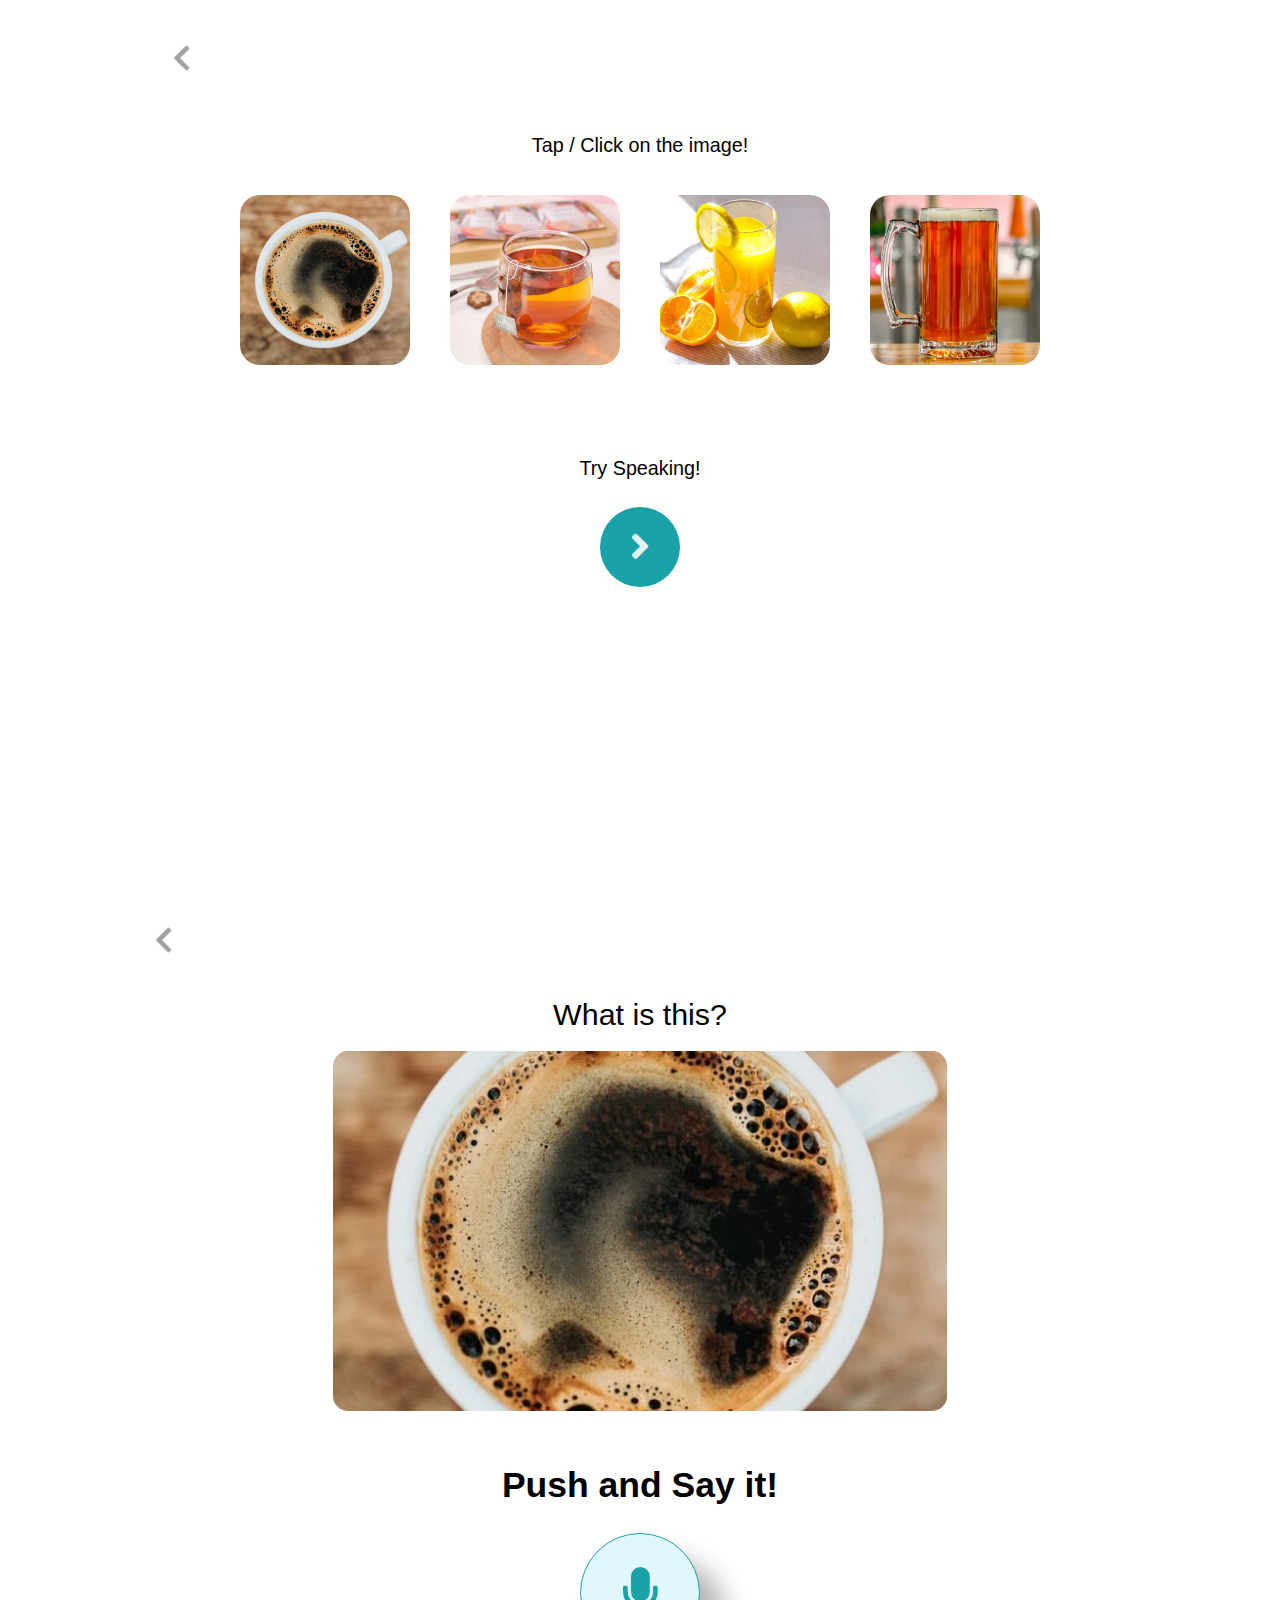
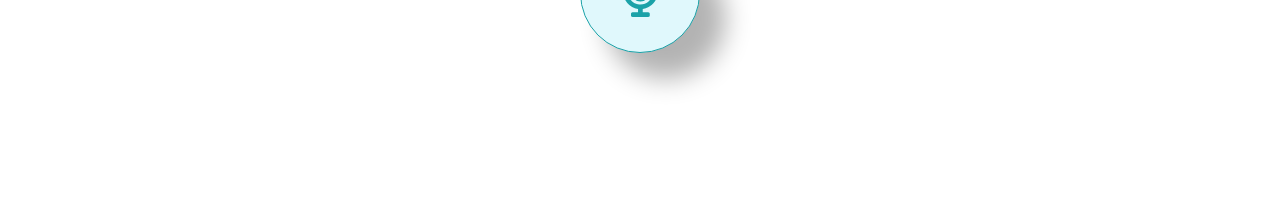
==== pages/lesson.html @ 531b5c55 "録音ページのボタンクリック動作を実装" ====
<!DOCTYPE html>
<html lang="ja">
<head>
    <meta charset="UTF-8">
    <meta name="viewport" content="width=device-width, initial-scale=1.0">
    <meta name="decription" content="This is a portfolio web aplication of TakuyaKATO.">
    <title>Voice Languages</title>
    <link rel="stylesheet" href="https://use.fontawesome.com/releases/v5.6.1/css/all.css">
    <link rel="stylesheet" href="../style/vendors/destyle.css">
    <link rel="stylesheet" href="../style/bind.css">
</head>
<body>
    <div id="global-container">
        <div class="lesson">
            <div class="lesson__back">
                <div class="lesson__back-arrow">
                    <img src="../pics/back-btn.png" alt="戻るボタン">                
                </div>
            </div>
            <div class="lesson__title">
                <p>Tap / Click on the image!</p>
            </div>

            <section class="lesson__items">
                <div class="lesson__items__wrapper">

                    <div class="lesson__items__item">
                        <img class="lesson__items__img" src="../pics/topic/drink/coffee.jpg" alt="coffee">
                        <div class="lesson__items__label">
                            <p class="lesson__items__label-top">Coffee</p>
                            <p class="lesson__items__label-under">コーヒー</p>
                        </div>
                    </div>

                    <div class="lesson__items__item">
                        <img class="lesson__items__img" src="../pics/topic/drink/tea.jpg" alt="tea">
                        <div class="lesson__items__label">
                            <p class="lesson__items__label-top">Tea</p>
                            <p class="lesson__items__label-under">こうちゃ</p>
                        </div>
                    </div>

                    <div class="lesson__items__item">
                        <img class="lesson__items__img" src="../pics/topic/drink/juice.jpg" alt="juice">
                        <div class="lesson__items__label">
                            <p class="lesson__items__label-top">Juice</p>
                            <p class="lesson__items__label-under">ジュース</p>
                        </div>
                    </div>

                    <div class="lesson__items__item">
                        <img class="lesson__items__img" src="../pics/topic/drink/beer.jpg" alt="beer">
                        <div class="lesson__items__label">
                            <p class="lesson__items__label-top">Beer</p>
                            <p class="lesson__items__label-under">ビール</p>
                        </div>
                    </div>

                </div>
            </section>

            <div class="lesson__rec">
                <div class="lesson__rec__wrapper">
                    <p class="lesson__rec__txt">Try Speaking!</p>
                    <div class="lesson__rec__btn">
                        <div class="lesson__rec__btn-arrow"><i class="fas fa-angle-right"></i></div>
                    </div>
                </div>
            </div>
        </div>

        <div class="speak">
            <div class="speak__back">
                <div class="speak__back-arrow">
                    <img src="../pics/back-btn.png" alt="戻るボタン">                
                </div>
            </div>
            <div class="speak__title">
                <p>What is this?</p>
            </div>
            <div class="speak__img">
                <img src="../pics/topic/drink/coffee.jpg" alt="coffee">
            </div>

            <div class="speak__rec inview">
                <div class="speak__rec__wrapper">
                    <p class="speak__rec__txt">Push and Say it!</p>
                    <div class="speak__rec__btn">
                        <div class="speak__rec__btn-mic"><i class="fas fa-microphone"></i></div>
                    </div>
                </div>
            </div>

            <div class="speak__now-recording">
                <div class="speak__now-recording__wrapper">
                    <p class="speak__now-recording__txt">Now recording...</p>
                    <div class="speak__now-recording__btn">
                        <div class="speak__now-recording__btn-circle"></div>
                        <div class="speak__now-recording__btn-mic"><i class="fas fa-microphone"></i></div>
                    </div>
                </div>
            </div>

            <div class="speak__stop">
                <div class="speak__stop__wrapper">
                    <p class="speak__stop__txt">TRY Again?</p>
                    <div class="speak__stop__btn">
                        <div class="speak__stop__btn-mic"><i class="fas fa-microphone"></i></div>
                    </div>
                </div>
                <div class="speak__stop__bottom">
                    <div class="speak__stop__listen">
                        <p>Listen it</p>
                    </div>
                    <div class="speak__stop__check">
                        <p>Check</p>
                    </div>
                </div>
            </div>

        </div>

    </div>
    <script src="../scripts/libs/rec-button.js"></script>
</body>
</html>
---- style/vendors/destyle.css ----
/*! destyle.css v2.0.2 | MIT License | https://github.com/nicolas-cusan/destyle.css */
/* Reset box-model and set borders */
/* ============================================ */

*,
::before,
::after {
  box-sizing: border-box;
  border-style: solid;
  border-width: 0;
}

/* Document */
/* ============================================ */

/**
 * 1. Correct the line height in all browsers.
 * 2. Prevent adjustments of font size after orientation changes in iOS.
 * 3. Remove gray overlay on links for iOS.
 */

html {
  line-height: 1.15; /* 1 */
  -webkit-text-size-adjust: 100%; /* 2 */
  -webkit-tap-highlight-color: transparent; /* 3*/
}

/* Sections */
/* ============================================ */

/**
 * Remove the margin in all browsers.
 */

body {
  margin: 0;
}

/**
 * Render the `main` element consistently in IE.
 */

main {
  display: block;
}

/* Vertical rhythm */
/* ============================================ */

p,
table,
blockquote,
address,
pre,
iframe,
form,
figure,
dl {
  margin: 0;
}

/* Headings */
/* ============================================ */

h1,
h2,
h3,
h4,
h5,
h6 {
  font-size: inherit;
  line-height: inherit;
  font-weight: inherit;
  margin: 0;
}

/* Lists (enumeration) */
/* ============================================ */

ul,
ol {
  margin: 0;
  padding: 0;
  list-style: none;
}

/* Lists (definition) */
/* ============================================ */

dt {
  font-weight: bold;
}

dd {
  margin-left: 0;
}

/* Grouping content */
/* ============================================ */

/**
 * 1. Add the correct box sizing in Firefox.
 * 2. Show the overflow in Edge and IE.
 */

hr {
  box-sizing: content-box; /* 1 */
  height: 0; /* 1 */
  overflow: visible; /* 2 */
  border-top-width: 1px;
  margin: 0;
  clear: both;
  color: inherit;
}

/**
 * 1. Correct the inheritance and scaling of font size in all browsers.
 * 2. Correct the odd `em` font sizing in all browsers.
 */

pre {
  font-family: monospace, monospace; /* 1 */
  font-size: inherit; /* 2 */
}

address {
  font-style: inherit;
}

/* Text-level semantics */
/* ============================================ */

/**
 * Remove the gray background on active links in IE 10.
 */

a {
  background-color: transparent;
  text-decoration: none;
  color: inherit;
}

/**
 * 1. Remove the bottom border in Chrome 57-
 * 2. Add the correct text decoration in Chrome, Edge, IE, Opera, and Safari.
 */

abbr[title] {
  text-decoration: underline; /* 2 */
  text-decoration: underline dotted; /* 2 */
}

/**
 * Add the correct font weight in Chrome, Edge, and Safari.
 */

b,
strong {
  font-weight: bolder;
}

/**
 * 1. Correct the inheritance and scaling of font size in all browsers.
 * 2. Correct the odd `em` font sizing in all browsers.
 */

code,
kbd,
samp {
  font-family: monospace, monospace; /* 1 */
  font-size: inherit; /* 2 */
}

/**
 * Add the correct font size in all browsers.
 */

small {
  font-size: 80%;
}

/**
 * Prevent `sub` and `sup` elements from affecting the line height in
 * all browsers.
 */

sub,
sup {
  font-size: 75%;
  line-height: 0;
  position: relative;
  vertical-align: baseline;
}

sub {
  bottom: -0.25em;
}

sup {
  top: -0.5em;
}

/* Embedded content */
/* ============================================ */

/**
 * Prevent vertical alignment issues.
 */

img,
embed,
object,
iframe {
  vertical-align: bottom;
}

/* Forms */
/* ============================================ */

/**
 * Reset form fields to make them styleable
 */

button,
input,
optgroup,
select,
textarea {
  -webkit-appearance: none;
  appearance: none;
  vertical-align: middle;
  color: inherit;
  font: inherit;
  background: transparent;
  padding: 0;
  margin: 0;
  outline: 0;
  border-radius: 0;
  text-align: inherit;
}

/**
 * Reset radio and checkbox appearance to preserve their look in iOS.
 */

[type="checkbox"] {
  -webkit-appearance: checkbox;
  appearance: checkbox;
}

[type="radio"] {
  -webkit-appearance: radio;
  appearance: radio;
}

/**
 * Show the overflow in IE.
 * 1. Show the overflow in Edge.
 */

button,
input {
  /* 1 */
  overflow: visible;
}

/**
 * Remove the inheritance of text transform in Edge, Firefox, and IE.
 * 1. Remove the inheritance of text transform in Firefox.
 */

button,
select {
  /* 1 */
  text-transform: none;
}

/**
 * Correct the inability to style clickable types in iOS and Safari.
 */

button,
[type="button"],
[type="reset"],
[type="submit"] {
  cursor: pointer;
  -webkit-appearance: none;
  appearance: none;
}

button[disabled],
[type="button"][disabled],
[type="reset"][disabled],
[type="submit"][disabled] {
  cursor: default;
}

/**
 * Remove the inner border and padding in Firefox.
 */

button::-moz-focus-inner,
[type="button"]::-moz-focus-inner,
[type="reset"]::-moz-focus-inner,
[type="submit"]::-moz-focus-inner {
  border-style: none;
  padding: 0;
}

/**
 * Restore the focus styles unset by the previous rule.
 */

button:-moz-focusring,
[type="button"]:-moz-focusring,
[type="reset"]:-moz-focusring,
[type="submit"]:-moz-focusring {
  outline: 1px dotted ButtonText;
}

/**
 * Remove arrow in IE10 & IE11
 */

select::-ms-expand {
  display: none;
}

/**
 * Remove padding
 */

option {
  padding: 0;
}

/**
 * Reset to invisible
 */

fieldset {
  margin: 0;
  padding: 0;
  min-width: 0;
}

/**
 * 1. Correct the text wrapping in Edge and IE.
 * 2. Correct the color inheritance from `fieldset` elements in IE.
 * 3. Remove the padding so developers are not caught out when they zero out
 *    `fieldset` elements in all browsers.
 */

legend {
  color: inherit; /* 2 */
  display: table; /* 1 */
  max-width: 100%; /* 1 */
  padding: 0; /* 3 */
  white-space: normal; /* 1 */
}

/**
 * Add the correct vertical alignment in Chrome, Firefox, and Opera.
 */

progress {
  vertical-align: baseline;
}

/**
 * Remove the default vertical scrollbar in IE 10+.
 */

textarea {
  overflow: auto;
}

/**
 * Correct the cursor style of increment and decrement buttons in Chrome.
 */

[type="number"]::-webkit-inner-spin-button,
[type="number"]::-webkit-outer-spin-button {
  height: auto;
}

/**
 * 1. Correct the outline style in Safari.
 */

[type="search"] {
  outline-offset: -2px; /* 1 */
}

/**
 * Remove the inner padding in Chrome and Safari on macOS.
 */

[type="search"]::-webkit-search-decoration {
  -webkit-appearance: none;
}

/**
 * 1. Correct the inability to style clickable types in iOS and Safari.
 * 2. Change font properties to `inherit` in Safari.
 */

::-webkit-file-upload-button {
  -webkit-appearance: button; /* 1 */
  font: inherit; /* 2 */
}

/**
 * Clickable labels
 */

label[for] {
  cursor: pointer;
}

/* Interactive */
/* ============================================ */

/*
 * Add the correct display in Edge, IE 10+, and Firefox.
 */

details {
  display: block;
}

/*
 * Add the correct display in all browsers.
 */

summary {
  display: list-item;
}

/*
 * Remove outline for editable content.
 */

[contenteditable] {
  outline: none;
}

/* Table */
/* ============================================ */

table {
  border-collapse: collapse;
  border-spacing: 0;
}

caption {
  text-align: left;
}

td,
th {
  vertical-align: top;
  padding: 0;
}

th {
  text-align: left;
  font-weight: bold;
}

/* Misc */
/* ============================================ */

/**
 * Add the correct display in IE 10+.
 */

template {
  display: none;
}

/**
 * Add the correct display in IE 10.
 */

[hidden] {
  display: none;
}
---- style/bind.css ----
#title {
  transition: transform 0.3s;
}

.main-contents {
  position: fixed;
  z-index: 40;
  top: 0;
  left: 0;
  right: 0;
  bottom: 0;
}

.contents-open #title {
  position: fixed;
  transform: translateX(-100vw);
}

.contents-open .main-contents {
  position: relative;
}

.main-contents {
  transition: all 0.6s;
}

.main-select {
  position: fixed;
  z-index: 30;
  top: 0;
  left: 0;
  right: 0;
  bottom: 0;
}

.language-select .main-contents {
  position: fixed;
  z-index: 20;
  transform: translateX(-100vw);
}

.language-select .main-select {
  position: relative;
}

.general-fadeIn .observe-obj1.inview, body .observe-obj1.inview {
  animation-name: general-moveUp;
  animation-duration: 0.8s;
  animation-timing-function: ease-in-out;
  animation-delay: 0.2s;
  animation-iteration-count: 1;
  animation-direction: normal;
  animation-fill-mode: forwards;
}

@keyframes general-moveUp {
  0% {
    opacity: 0;
    transform: translateY(8vh);
  }
  100% {
    opacity: 1;
    transform: translateY(0);
  }
}

.general-fadeIn .observe-obj2.inview, body .observe-obj2.inview {
  animation-name: general-moveUp2;
  animation-duration: 0.8s;
  animation-timing-function: ease-in-out;
  animation-delay: 0.3s;
  animation-iteration-count: 1;
  animation-direction: normal;
  animation-fill-mode: forwards;
}

@keyframes general-moveUp2 {
  0% {
    opacity: 0;
    transform: translateY(8vh);
  }
  100% {
    opacity: 0.7;
    transform: translateY(0);
  }
}

.general-fadeIn .observe-obj3.inview, body .observe-obj3.inview {
  animation-name: general-moveUp;
  animation-duration: 0.8s;
  animation-timing-function: ease-in-out;
  animation-delay: 0.4s;
  animation-iteration-count: 1;
  animation-direction: normal;
  animation-fill-mode: forwards;
}

.txt-fadeIn .observe-txt.inview, body .observe-txt.inview {
  animation-name: txt-moveUp;
  animation-duration: 0.3s;
  animation-timing-function: ease-in-out;
  animation-delay: 0s;
  animation-iteration-count: 1;
  animation-direction: normal;
  animation-fill-mode: forwards;
}

@keyframes txt-moveUp {
  0% {
    opacity: 0;
    transform: translateY(1vh);
  }
  70% {
    opacity: 0.7;
    transform: translateY(-0.2vh);
  }
  100% {
    opacity: 1;
    transform: translateY(0);
  }
}

.txt-fadeIn .observe-txt.inview:nth-child(1), body .observe-txt.inview:nth-child(1) {
  animation-delay: 0.2s;
}

.txt-fadeIn .observe-txt.inview:nth-child(2), body .observe-txt.inview:nth-child(2) {
  animation-delay: 0.4s;
}

.txt-fadeIn .observe-txt.inview:nth-child(3), body .observe-txt.inview:nth-child(3) {
  animation-delay: 0.6s;
}

.txt-fadeIn .observe-txt.inview:nth-child(4), body .observe-txt.inview:nth-child(4) {
  animation-delay: 0.8s;
}

.txt-fadeIn .observe-txt.inview:nth-child(5), body .observe-txt.inview:nth-child(5) {
  animation-delay: 1s;
}

.txt-fadeIn .observe-txt.inview:nth-child(6), body .observe-txt.inview:nth-child(6) {
  animation-delay: 1.2s;
}

.label-fadeIn .observe-label.inview, body .observe-label.inview {
  animation-name: label-moveUp;
  animation-duration: 0.6s;
  animation-timing-function: ease-in-out;
  animation-delay: 0.8s;
  animation-iteration-count: 1;
  animation-direction: normal;
  animation-fill-mode: forwards;
}

@keyframes label-moveUp {
  0% {
    opacity: 0;
    transform: translateY(6vh);
  }
  100% {
    opacity: 1;
    transform: translateY(5vh);
  }
}

.form-fadeIn .observe-form.inview, body .observe-form.inview {
  animation-name: form-moveUp;
  animation-duration: 1s;
  animation-timing-function: ease-in-out;
  animation-delay: 0.8s;
  animation-iteration-count: 1;
  animation-direction: normal;
  animation-fill-mode: forwards;
}

@keyframes form-moveUp {
  0% {
    opacity: 0;
    transform: translateY(1vh);
  }
  100% {
    opacity: 1;
    transform: translateY(0);
  }
}

.icon-fadeIn .observe-icon.inview, body .observe-icon.inview {
  animation-name: icon-popUp;
  animation-duration: 0.3s;
  animation-timing-function: ease-in-out;
  animation-delay: 0s;
  animation-iteration-count: 1;
  animation-direction: normal;
  animation-fill-mode: forwards;
}

@keyframes icon-popUp {
  0% {
    opacity: 0;
    transform: translateY(3vh);
  }
  50% {
    opacity: 0.5;
    transform: translateY(-4vh);
  }
  70% {
    opacity: 0.7;
    transform: translateY(1vh);
  }
  90% {
    opacity: 0.9;
    transform: translateY(-0.5vh);
  }
  100% {
    opacity: 1;
    transform: translateY(0);
  }
}

.icon-fadeIn .observe-icon.inview:nth-child(1), body .observe-icon.inview:nth-child(1) {
  animation-delay: 0.13s;
}

.icon-fadeIn .observe-icon.inview:nth-child(2), body .observe-icon.inview:nth-child(2) {
  animation-delay: 0.26s;
}

.icon-fadeIn .observe-icon.inview:nth-child(3), body .observe-icon.inview:nth-child(3) {
  animation-delay: 0.39s;
}

.icon-fadeIn .observe-icon.inview:nth-child(4), body .observe-icon.inview:nth-child(4) {
  animation-delay: 0.52s;
}

.icon-fadeIn .observe-icon.inview:nth-child(5), body .observe-icon.inview:nth-child(5) {
  animation-delay: 0.65s;
}

.icon-fadeIn .observe-icon.inview:nth-child(6), body .observe-icon.inview:nth-child(6) {
  animation-delay: 0.78s;
}

.rec-anime .speak__now-recording.inview .speak__now-recording__btn-circle, body .speak__now-recording.inview .speak__now-recording__btn-circle {
  animation-name: rec-animation;
  animation-duration: 1.2s;
  animation-timing-function: ease-in-out;
  animation-delay: 0s;
  animation-iteration-count: infinite;
  animation-direction: normal;
  animation-fill-mode: forwards;
}

@keyframes rec-animation {
  0% {
    opacity: 0.4;
    transform: scale(1);
  }
  100% {
    opacity: 0;
    transform: scale(3);
  }
}

.observe-obj1,
.observe-obj2,
.observe-obj3,
.observe-txt,
.observe-label,
.observe-form,
.observe-icon {
  opacity: 0;
}

.bar-expansion .observe-bar.inview, body .observe-bar.inview {
  animation-name: bar-act;
  animation-duration: 1s;
  animation-timing-function: ease-in-out;
  animation-delay: 0.2s;
  animation-iteration-count: 1;
  animation-direction: normal;
  animation-fill-mode: forwards;
}

@keyframes bar-act {
  0% {
    transform: scaleX(0);
  }
  100% {
    transform: scaleX(1);
  }
}

.btn-act, .title__trial > img, .title__login__btn, .main-select__back:hover, .main-select__langs .lang:hover, .top__select__area, .lesson__back-arrow, .lesson__rec__btn, .speak__back-arrow, .speak__rec__btn, .speak__stop__btn {
  transition: transform all 0.1s ease;
}

.btn-act:hover, .title__trial > img:hover, .title__login__btn:hover, .main-select__back:hover, .main-select__langs .lang:hover, .top__select__area:hover, .lesson__back-arrow:hover, .lesson__rec__btn:hover, .speak__back-arrow:hover, .speak__rec__btn:hover, .speak__stop__btn:hover {
  transform: scale(1.2);
  cursor: pointer;
}

.btn-act:active, .title__trial > img:active, .title__login__btn:active, .main-select__back:active:hover, .main-select__langs .lang:active:hover, .top__select__area:active, .lesson__back-arrow:active, .lesson__rec__btn:active, .speak__back-arrow:active, .speak__rec__btn:active, .speak__stop__btn:active {
  transform: translateY(0.5vh);
}

.btn-hover, .search__btn, .contents__btn, .contents__prev-next form, .appear .bottom-menu__item, .bottom-menuPC__item {
  transition: transform all 0.2s ease;
}

.btn-hover:hover, .search__btn:hover, .contents__btn:hover, .contents__prev-next form:hover, .appear .bottom-menu__item:hover, .bottom-menuPC__item:hover {
  background-color: #44cad1;
  cursor: pointer;
}

.btn-hover:active, .search__btn:active, .contents__btn:active, .contents__prev-next form:active, .appear .bottom-menu__item:active, .bottom-menuPC__item:active {
  background-color: #1ba2a8;
}

body {
  font-family: 'Segoe UI', Tahoma, Geneva, Verdana, sans-serif;
}

#title {
  width: 100vw;
  height: 100vh;
  position: relative;
  z-index: 50;
  background-image: url("../pics/title.jpg");
  background-size: cover;
  background-position: center;
}

.title__container {
  position: absolute;
  top: 50%;
  left: 50%;
  transform: translateY(-50%) translateX(-50%);
  height: 100%;
  width: 80%;
  max-width: 700px;
  text-align: center;
}

.title__logo {
  margin-top: 13vh;
  padding-bottom: 10vh;
  color: rgba(255, 255, 255, 0.9);
  text-align: center;
  font-size: calc(2.1875rem + ((1vw - 2.8px) * 2.75));
}

.title__logo > p {
  margin-top: 5vh;
}

.title__trial {
  font-weight: 600;
  color: rgba(255, 255, 255, 0.9);
  font-size: calc(1.125rem + ((1vw - 2.8px) * 1.75));
  opacity: 0.3;
  padding-bottom: 10vh;
}

.title__trial > p {
  padding-bottom: 1vh;
}

.title__login__btn {
  padding: 10px 20px;
  width: calc(13.75rem + ((1vw - 2.8px) * 24.359));
  background-color: #fff;
  text-align: left;
  font-size: calc(0.6875rem + ((1vw - 2.8px) * 0.875));
  margin: 0 auto;
  margin-bottom: 4vh;
  border-radius: 30px;
}

.title__login__btn > span {
  line-height: 20px;
  vertical-align: middle;
  padding-left: 10px;
  color: rgba(128, 128, 128, 0.9);
}

.title__icon {
  width: 10vh;
  max-width: 100px;
}

.title__icon-mini {
  max-width: 20px;
  vertical-align: middle;
}

#main {
  width: 100%;
}

.main-select {
  width: 90%;
  height: 100vh;
  margin: 0 auto;
}

.main-select__back {
  padding: 8vh 0;
}

.main-select__back:hover > img {
  transform: scale(1.5);
}

.main-select__back > img {
  transition: all 0.2s ease;
  display: block;
  width: 2vh;
}

.main-select__title {
  padding-bottom: 8vh;
}

.main-select__title > p {
  font-size: calc(1.125rem + ((1vw - 2.8px) * 1.75));
  font-weight: 600;
  text-align: center;
}

.main-select__langs {
  height: auto;
  display: flex;
  flex: auto;
  flex-wrap: wrap;
}

.main-select__langs .lang {
  position: relative;
  width: 44%;
  margin: 3%;
  height: 40vw;
  overflow: hidden;
}

.main-select__langs .lang:hover .lang__pic::after {
  opacity: 0.4;
}

.main-select__langs .lang__pic {
  width: 100%;
  height: 100%;
  border-radius: 20%;
  position: relative;
  overflow: hidden;
}

.main-select__langs .lang__pic::after {
  content: "";
  position: absolute;
  z-index: 10;
  top: 0;
  left: 0;
  right: 0;
  bottom: 0;
  background-color: rgba(84, 84, 84, 0.6);
}

.main-select__langs .lang__img {
  border-radius: 20%;
  position: absolute;
  z-index: 5;
  height: 100%;
  width: 100%;
  object-fit: cover;
}

.main-select__langs .lang > p {
  position: absolute;
  color: rgba(255, 255, 255, 0.9);
  font-size: calc(0.8125rem + ((1vw - 2.8px) * 4.1667));
  font-weight: 600;
  width: 100%;
  text-align: center;
  z-index: 20;
  top: 50%;
  left: 50%;
  transform: translateY(-50%) translateX(-50%);
}

.main-contents {
  background-color: #ebebeb;
  height: 100%;
  font-size: calc(0.875rem + ((1vw - 3.2px) * 1.7045));
}

.top {
  height: 55vh;
  color: rgba(255, 255, 255, 0.9);
  background-image: url("../pics/title.jpg");
  background-size: cover;
  background-position: 50% 0%;
}

.top__select {
  padding: 4vh 10vw 0 0;
  text-align: right;
}

.top__select__area {
  margin-left: auto;
  width: 15vw;
  padding: 5px;
}

.top__select__area > p {
  font-size: 15px;
  padding-bottom: 1vh;
}

.top__user {
  text-align: center;
}

.top__user-img > img {
  width: 80px;
}

.top__user-name {
  padding: 3vh;
  font-size: calc(1.125rem + ((1vw - 2.8px) * 1.75));
}

.top__user-follows span {
  padding: 1vh 3vw;
}

.curr-level {
  font-weight: 600;
  height: 20vh;
  width: 80vw;
  padding: 2vh 0;
  transform: translateY(-10vh);
  background-color: white;
  border: 1px solid #1ba2a8;
  border-radius: 15px;
  margin: 0 auto;
}

.curr-level__title {
  display: flex;
  width: 90%;
  margin: 0 auto;
}

.curr-level__title .your {
  padding: 1.5vh 0;
  padding-left: 7vw;
  text-align: left;
  color: rgba(29, 29, 29, 0.9);
  width: 60%;
}

.curr-level__title .cefr {
  padding: 1.5vh 0;
  padding-right: 7vw;
  text-align: right;
  color: #1ba2a8;
  width: 40%;
}

.curr-level__bar {
  padding: 1.5vh 0;
}

.curr-level__bar-entire {
  position: relative;
  background-color: white;
  border: 1px solid #1ba2a8;
  width: 85%;
  margin: 0 auto;
}

.curr-level__bar-your {
  position: absolute;
  z-index: 10;
  top: 0;
  bottom: 0;
  left: 0;
  background-color: #1ba2a8;
  width: 10%;
  transform: scaleX(0);
  transform-origin: left;
}

.curr-level__bar-label {
  color: #1ba2a8;
  padding-left: 3vw;
}

.search {
  margin-top: -3vh;
}

.search__wrapper {
  width: 80%;
  margin: 0 auto;
  font-weight: 600;
}

.search__title {
  font-size: calc(1.125rem + ((1vw - 2.8px) * 1.75));
  padding-bottom: 2vh;
}

.search__form {
  height: auto;
  padding: 2vh;
  background-color: white;
  border-radius: 20px;
}

.search__input {
  display: block;
  height: 30px;
  width: 80%;
  margin: 2vh auto;
  border: 2px solid #1ba2a8;
}

.search__btn {
  display: block;
  width: 50%;
  background-color: #1ba2a8;
  color: rgba(255, 255, 255, 0.9);
  text-align: center;
  padding: 2vh;
  margin: 0 auto;
  border-radius: 20px;
}

.contents {
  font-weight: 600;
  font-size: calc(0.6875rem + ((1vw - 2.8px) * 0.875));
  margin-top: 8vh;
  padding-bottom: 50px;
}

.contents__title {
  font-size: calc(1.125rem + ((1vw - 2.8px) * 1.75));
  width: 80%;
  max-width: 1025px;
  margin: 0 auto;
}

.contents__wrapper {
  max-width: 1025px;
  height: auto;
  width: 85%;
  margin: 0 auto;
  display: flex;
  flex: auto;
  flex-direction: column;
}

.contents__item {
  background-color: white;
  width: 100%;
  border-radius: 20px;
  margin-top: 5vh;
}

.contents__label {
  display: flex;
  align-items: flex-end;
  padding-top: 3vh;
}

.contents__label-topic {
  font-size: calc(1.125rem + ((1vw - 2.8px) * 1.75));
  width: 60%;
  text-align: left;
  padding: 0 0 2vh 6vw;
}

.contents__label-cefr {
  color: #1ba2a8;
  line-height: calc(0.6875rem + ((1vw - 2.8px) * 0.875));
  width: 40%;
  bottom: 0;
  padding: 0 5vw 2vh 0;
}

.contents__img {
  position: relative;
}

.contents__img > img {
  border-radius: 0 0 20px 20px;
  width: 100%;
}

.contents__btn {
  position: absolute;
  background-color: #1ba2a8;
  color: rgba(255, 255, 255, 0.9);
  padding: 2vh;
  width: 50%;
  border-radius: 20px;
  text-align: center;
  bottom: 5%;
  left: 50%;
  transform: translateY(-50%) translateX(-50%);
}

.contents__prev-next {
  margin: 4vh auto;
  width: 80%;
  color: rgba(255, 255, 255, 0.9);
  font-weight: 600;
  font-size: 1rem;
  text-align: center;
  display: flex;
  flex-direction: row-reverse;
  justify-content: space-between;
}

.contents__prev-next form {
  width: 30%;
  background-color: #1ba2a8;
  padding: 7px;
  border-radius: 20px;
}

.contents__prev-next > .prev {
  display: none;
}

.bottom-menu__wrapper {
  transform: translateY(100%);
  transition: transform 0.3s;
}

.appear .bottom-menu__wrapper {
  transform: translateY(0);
  transition: transform 0.3s;
  position: fixed;
  bottom: 0;
  z-index: 100;
  width: 100%;
}

.appear .bottom-menu__items {
  width: 100%;
  display: flex;
  flex: auto;
  flex-direction: row;
}

.appear .bottom-menu__item {
  display: block;
  width: 20%;
  height: 50px;
  text-align: center;
  line-height: 50px;
  color: rgba(255, 255, 255, 0.9);
  font-size: calc(1.125rem + ((1vw - 2.8px) * 1.75));
  border: 1px solid #89adad;
  background-color: #1ba2a8;
}

.bottom-menuPC {
  display: none;
}

.bottom-menuPC__wrapper {
  width: 40%;
  max-width: 500px;
  margin: 0 auto;
  padding-bottom: 50px;
}

.bottom-menuPC__items {
  width: 100%;
  display: flex;
  flex: auto;
  flex-direction: row;
  justify-content: space-between;
}

.bottom-menuPC__item {
  display: block;
  width: 70px;
  height: 70px;
  border-radius: 70px;
  text-align: center;
  line-height: 70px;
  font-size: 30px;
  color: rgba(255, 255, 255, 0.9);
  background-color: #1ba2a8;
}

#title {
  transition: transform 0.3s;
}

.main-contents {
  position: fixed;
  z-index: 40;
  top: 0;
  left: 0;
  right: 0;
  bottom: 0;
}

.contents-open #title {
  position: fixed;
  transform: translateX(-100vw);
}

.contents-open .main-contents {
  position: relative;
}

.main-contents {
  transition: all 0.6s;
}

.main-select {
  position: fixed;
  z-index: 30;
  top: 0;
  left: 0;
  right: 0;
  bottom: 0;
}

.language-select .main-contents {
  position: fixed;
  z-index: 20;
  transform: translateX(-100vw);
}

.language-select .main-select {
  position: relative;
}

.general-fadeIn .observe-obj1.inview, body .observe-obj1.inview {
  animation-name: general-moveUp;
  animation-duration: 0.8s;
  animation-timing-function: ease-in-out;
  animation-delay: 0.2s;
  animation-iteration-count: 1;
  animation-direction: normal;
  animation-fill-mode: forwards;
}

@keyframes general-moveUp {
  0% {
    opacity: 0;
    transform: translateY(8vh);
  }
  100% {
    opacity: 1;
    transform: translateY(0);
  }
}

.general-fadeIn .observe-obj2.inview, body .observe-obj2.inview {
  animation-name: general-moveUp2;
  animation-duration: 0.8s;
  animation-timing-function: ease-in-out;
  animation-delay: 0.3s;
  animation-iteration-count: 1;
  animation-direction: normal;
  animation-fill-mode: forwards;
}

@keyframes general-moveUp2 {
  0% {
    opacity: 0;
    transform: translateY(8vh);
  }
  100% {
    opacity: 0.7;
    transform: translateY(0);
  }
}

.general-fadeIn .observe-obj3.inview, body .observe-obj3.inview {
  animation-name: general-moveUp;
  animation-duration: 0.8s;
  animation-timing-function: ease-in-out;
  animation-delay: 0.4s;
  animation-iteration-count: 1;
  animation-direction: normal;
  animation-fill-mode: forwards;
}

.txt-fadeIn .observe-txt.inview, body .observe-txt.inview {
  animation-name: txt-moveUp;
  animation-duration: 0.3s;
  animation-timing-function: ease-in-out;
  animation-delay: 0s;
  animation-iteration-count: 1;
  animation-direction: normal;
  animation-fill-mode: forwards;
}

@keyframes txt-moveUp {
  0% {
    opacity: 0;
    transform: translateY(1vh);
  }
  70% {
    opacity: 0.7;
    transform: translateY(-0.2vh);
  }
  100% {
    opacity: 1;
    transform: translateY(0);
  }
}

.txt-fadeIn .observe-txt.inview:nth-child(1), body .observe-txt.inview:nth-child(1) {
  animation-delay: 0.2s;
}

.txt-fadeIn .observe-txt.inview:nth-child(2), body .observe-txt.inview:nth-child(2) {
  animation-delay: 0.4s;
}

.txt-fadeIn .observe-txt.inview:nth-child(3), body .observe-txt.inview:nth-child(3) {
  animation-delay: 0.6s;
}

.txt-fadeIn .observe-txt.inview:nth-child(4), body .observe-txt.inview:nth-child(4) {
  animation-delay: 0.8s;
}

.txt-fadeIn .observe-txt.inview:nth-child(5), body .observe-txt.inview:nth-child(5) {
  animation-delay: 1s;
}

.txt-fadeIn .observe-txt.inview:nth-child(6), body .observe-txt.inview:nth-child(6) {
  animation-delay: 1.2s;
}

.label-fadeIn .observe-label.inview, body .observe-label.inview {
  animation-name: label-moveUp;
  animation-duration: 0.6s;
  animation-timing-function: ease-in-out;
  animation-delay: 0.8s;
  animation-iteration-count: 1;
  animation-direction: normal;
  animation-fill-mode: forwards;
}

@keyframes label-moveUp {
  0% {
    opacity: 0;
    transform: translateY(6vh);
  }
  100% {
    opacity: 1;
    transform: translateY(5vh);
  }
}

.form-fadeIn .observe-form.inview, body .observe-form.inview {
  animation-name: form-moveUp;
  animation-duration: 1s;
  animation-timing-function: ease-in-out;
  animation-delay: 0.8s;
  animation-iteration-count: 1;
  animation-direction: normal;
  animation-fill-mode: forwards;
}

@keyframes form-moveUp {
  0% {
    opacity: 0;
    transform: translateY(1vh);
  }
  100% {
    opacity: 1;
    transform: translateY(0);
  }
}

.icon-fadeIn .observe-icon.inview, body .observe-icon.inview {
  animation-name: icon-popUp;
  animation-duration: 0.3s;
  animation-timing-function: ease-in-out;
  animation-delay: 0s;
  animation-iteration-count: 1;
  animation-direction: normal;
  animation-fill-mode: forwards;
}

@keyframes icon-popUp {
  0% {
    opacity: 0;
    transform: translateY(3vh);
  }
  50% {
    opacity: 0.5;
    transform: translateY(-4vh);
  }
  70% {
    opacity: 0.7;
    transform: translateY(1vh);
  }
  90% {
    opacity: 0.9;
    transform: translateY(-0.5vh);
  }
  100% {
    opacity: 1;
    transform: translateY(0);
  }
}

.icon-fadeIn .observe-icon.inview:nth-child(1), body .observe-icon.inview:nth-child(1) {
  animation-delay: 0.13s;
}

.icon-fadeIn .observe-icon.inview:nth-child(2), body .observe-icon.inview:nth-child(2) {
  animation-delay: 0.26s;
}

.icon-fadeIn .observe-icon.inview:nth-child(3), body .observe-icon.inview:nth-child(3) {
  animation-delay: 0.39s;
}

.icon-fadeIn .observe-icon.inview:nth-child(4), body .observe-icon.inview:nth-child(4) {
  animation-delay: 0.52s;
}

.icon-fadeIn .observe-icon.inview:nth-child(5), body .observe-icon.inview:nth-child(5) {
  animation-delay: 0.65s;
}

.icon-fadeIn .observe-icon.inview:nth-child(6), body .observe-icon.inview:nth-child(6) {
  animation-delay: 0.78s;
}

.rec-anime .speak__now-recording.inview .speak__now-recording__btn-circle, body .speak__now-recording.inview .speak__now-recording__btn-circle {
  animation-name: rec-animation;
  animation-duration: 1.2s;
  animation-timing-function: ease-in-out;
  animation-delay: 0s;
  animation-iteration-count: infinite;
  animation-direction: normal;
  animation-fill-mode: forwards;
}

@keyframes rec-animation {
  0% {
    opacity: 0.4;
    transform: scale(1);
  }
  100% {
    opacity: 0;
    transform: scale(3);
  }
}

.observe-obj1,
.observe-obj2,
.observe-obj3,
.observe-txt,
.observe-label,
.observe-form,
.observe-icon {
  opacity: 0;
}

.bar-expansion .observe-bar.inview, body .observe-bar.inview {
  animation-name: bar-act;
  animation-duration: 1s;
  animation-timing-function: ease-in-out;
  animation-delay: 0.2s;
  animation-iteration-count: 1;
  animation-direction: normal;
  animation-fill-mode: forwards;
}

@keyframes bar-act {
  0% {
    transform: scaleX(0);
  }
  100% {
    transform: scaleX(1);
  }
}

.btn-act, .title__trial > img, .title__login__btn, .main-select__back:hover, .main-select__langs .lang:hover, .top__select__area, .lesson__back-arrow, .lesson__rec__btn, .speak__back-arrow, .speak__rec__btn, .speak__stop__btn {
  transition: transform all 0.1s ease;
}

.btn-act:hover, .title__trial > img:hover, .title__login__btn:hover, .main-select__back:hover, .main-select__langs .lang:hover, .top__select__area:hover, .lesson__back-arrow:hover, .lesson__rec__btn:hover, .speak__back-arrow:hover, .speak__rec__btn:hover, .speak__stop__btn:hover {
  transform: scale(1.2);
  cursor: pointer;
}

.btn-act:active, .title__trial > img:active, .title__login__btn:active, .main-select__back:active:hover, .main-select__langs .lang:active:hover, .top__select__area:active, .lesson__back-arrow:active, .lesson__rec__btn:active, .speak__back-arrow:active, .speak__rec__btn:active, .speak__stop__btn:active {
  transform: translateY(0.5vh);
}

.btn-hover, .search__btn, .contents__btn, .contents__prev-next form, .appear .bottom-menu__item, .bottom-menuPC__item {
  transition: transform all 0.2s ease;
}

.btn-hover:hover, .search__btn:hover, .contents__btn:hover, .contents__prev-next form:hover, .appear .bottom-menu__item:hover, .bottom-menuPC__item:hover {
  background-color: #44cad1;
  cursor: pointer;
}

.btn-hover:active, .search__btn:active, .contents__btn:active, .contents__prev-next form:active, .appear .bottom-menu__item:active, .bottom-menuPC__item:active {
  background-color: #1ba2a8;
}

.lesson {
  max-width: 1024px;
  height: 100vh;
  margin: 0 auto;
}

.lesson__back-arrow {
  padding: 5vh;
  width: 12vh;
  height: auto;
}

.lesson__back-arrow > img {
  width: 2vh;
}

.lesson__title {
  text-align: center;
  font-size: calc(0.6875rem + ((1vw - 2.8px) * 0.875));
  padding: 2vh 0;
}

.lesson__items__wrapper {
  width: 90%;
  margin: 0 auto;
  margin-bottom: 7vh;
  display: flex;
  flex: auto;
  flex-wrap: wrap;
  justify-content: center;
}

.lesson__items__item {
  position: relative;
  width: 37vw;
  height: 37vw;
  border-radius: 20px;
  margin: 3vw;
  overflow: hidden;
}

.lesson__items__item:hover::after {
  content: "";
  position: absolute;
  z-index: 10;
  top: 0;
  left: 0;
  right: 0;
  bottom: 0;
  background-color: black;
  opacity: 0.4;
}

.lesson__items__item:hover .lesson__items__label {
  opacity: 1;
}

.lesson__items__img {
  position: absolute;
  height: 100%;
  width: 100%;
  object-fit: cover;
}

.lesson__items__label {
  position: absolute;
  z-index: 20;
  color: rgba(255, 255, 255, 0.9);
  font-weight: 500;
  width: 100%;
  text-align: center;
  top: 50%;
  left: 50%;
  transform: translateY(-50%) translateX(-50%);
  opacity: 0;
}

.lesson__items__label-top {
  font-size: 25px;
  padding: 5px 0;
}

.lesson__items__label-under {
  font-size: 15px;
}

.lesson__rec__wrapper {
  width: 50vw;
  margin: 0 auto;
  text-align: center;
}

.lesson__rec__txt {
  font-size: calc(0.875rem + ((1vw - 3.2px) * 1.7045));
  padding: 3vh 0;
}

.lesson__rec__btn {
  width: 15vw;
  height: 15vw;
  border-radius: 200px;
  background-color: #1ba2a8;
  margin: 0 auto;
}

.lesson__rec__btn-arrow {
  color: rgba(255, 255, 255, 0.9);
  font-size: 10vw;
  line-height: 15vw;
}

.speak {
  max-width: 1024px;
  height: 100vh;
  margin: 0 auto;
}

.speak__back-arrow {
  padding: 5vh;
  width: 12vh;
  height: auto;
}

.speak__back-arrow > img {
  width: 2vh;
}

.speak__title {
  text-align: center;
  font-size: calc(0.875rem + ((1vw - 3.2px) * 1.7045));
  padding: 2vh 0;
}

.speak__img {
  position: relative;
  width: 90%;
  height: 30vh;
  margin: 0 auto;
  border-radius: 15px;
  overflow: hidden;
  margin-bottom: 7vh;
}

.speak__img > img {
  width: 100%;
  position: absolute;
  height: 100%;
  width: 100%;
  object-fit: cover;
}

.speak__rec, .speak__stop {
  display: none;
}

.speak__rec.inview, .speak__stop.inview {
  display: block;
}

.speak__rec__wrapper, .speak__stop__wrapper {
  width: 50vw;
  margin: 0 auto;
  text-align: center;
}

.speak__rec__txt, .speak__stop__txt {
  font-weight: 600;
  font-size: calc(0.875rem + ((1vw - 3.2px) * 1.7045));
  padding: 3vh 0;
}

.speak__rec__btn, .speak__stop__btn {
  width: 25vw;
  height: 25vw;
  box-shadow: 2vw 2vw 2vw rgba(0, 0, 0, 0.3);
  border-radius: 50%;
  background-color: #e0f8fc;
  border: 1px solid #1ba2a8;
  margin: 0 auto;
}

.speak__rec__btn-mic, .speak__stop__btn-mic {
  color: #1ba2a8;
  font-size: 10vw;
  line-height: 25vw;
}

.speak__now-recording {
  display: none;
}

.speak__now-recording.inview {
  display: block;
}

.speak__now-recording__wrapper {
  width: 50vw;
  margin: 0 auto;
  text-align: center;
}

.speak__now-recording__txt {
  font-weight: 600;
  font-size: calc(0.875rem + ((1vw - 3.2px) * 1.7045));
  padding: 3vh 0;
}

.speak__now-recording__btn {
  position: relative;
  width: 25vw;
  height: 25vw;
  box-shadow: 2vw 2vw 2vw rgba(0, 0, 0, 0.3);
  border-radius: 50%;
  background-color: #f8e0e0;
  border: 1px solid rgba(233, 45, 44, 0.9);
  margin: 0 auto;
}

.speak__now-recording__btn-circle {
  position: absolute;
  top: 0;
  left: 0;
  transform: translateY(-50%) translateX(-50%);
  width: 25vw;
  height: 25vw;
  border: 1px solid rgba(233, 45, 44, 0.9);
  border-radius: 50%;
}

.speak__now-recording__btn-mic {
  color: rgba(233, 45, 44, 0.9);
  font-size: 10vw;
  line-height: 25vw;
}

.speak__stop__bottom {
  width: 90%;
  margin: 4vh auto 0 auto;
  display: flex;
}

.speak__stop__listen {
  width: 33vw;
  padding: 20px;
  margin: 0 auto;
  text-align: center;
}

.speak__stop__check {
  width: 33vw;
  padding: 20px;
  margin: 0 auto;
  text-align: center;
}

@media (min-width: 670px) {
  .title__logo {
    font-size: 57px;
  }
  .title__trial {
    font-size: 32px;
    padding-bottom: 20vh;
  }
  .title__login__btn {
    font-size: 18px;
    height: 55px;
    width: 315px;
  }
  .title__login__btn > span {
    line-height: 37px;
  }
  .main-select {
    width: 80%;
  }
  .main-select__langs .lang {
    width: 42%;
    margin: 4%;
    height: 34vw;
  }
  .top {
    height: 59vh;
  }
  .top__user-img img {
    width: 140px;
  }
  .top__select__area > p {
    font-size: 25px;
  }
  .curr-level {
    height: 18vh;
    width: 60vw;
  }
  .search__wrapper {
    width: 60vw;
  }
  .search__input {
    width: 70%;
  }
  .search__btn {
    width: 30%;
  }
  .contents__wrapper {
    flex-direction: row;
    flex-wrap: wrap;
  }
  .contents__item {
    width: 45%;
    margin: 5vh 2vw 0 2vw;
  }
  .contents__prev-next form {
    width: 20%;
    padding: 10px;
  }
  .lesson__title {
    font-size: calc(0.875rem + ((1vw - 3.2px) * 1.7045));
  }
  .lesson__items__wrapper {
    width: 80%;
  }
  .lesson__items__item {
    width: 27vw;
    height: 27vw;
  }
  .lesson__items__label-top {
    font-size: 35px;
    padding: 10px 0;
  }
  .lesson__items__label-under {
    font-size: 20px;
  }
  .lesson__rec__btn {
    width: 12vw;
    height: 12vw;
  }
  .lesson__rec__btn-arrow {
    font-size: 7vw;
    line-height: 12vw;
  }
  .speak__img {
    width: 70%;
  }
  .speak__rec__txt, .speak__now-recording__txt {
    font-size: calc(1.125rem + ((1vw - 2.8px) * 1.75));
  }
  .speak__rec__btn, .speak__now-recording__btn {
    width: 16vw;
    height: 16vw;
  }
  .speak__rec__btn-circle, .speak__now-recording__btn-circle {
    width: 16vw;
    height: 16vw;
  }
  .speak__rec__btn-mic, .speak__now-recording__btn-mic {
    font-size: 7vw;
    line-height: 16vw;
  }
}

@media (min-width: 1025px) {
  .main-select {
    width: 50%;
  }
  .main-select__title {
    padding: 10vh 0;
  }
  .main-select__langs .lang {
    width: 20%;
    margin: 2%;
    height: 8vw;
  }
  .main-select__langs .lang > p {
    font-size: calc(1.4375rem + ((1vw - 10.24px) * 1.046));
  }
  .main-contents {
    font-size: 26px;
  }
  .top {
    height: 70vh;
  }
  .top__user-img img {
    width: 170px;
  }
  .top__select__area > p {
    font-size: 35px;
  }
  .curr-level {
    height: 20vh;
    width: 30vw;
  }
  .curr-level__title .your {
    padding-left: 2vw;
  }
  .curr-level__title .cefr {
    padding-right: 2vw;
  }
  .search__title {
    font-size: calc(0.6875rem + ((1vw - 2.8px) * 0.875));
  }
  .search__wrapper {
    width: 30vw;
  }
  .search__input {
    width: 70%;
  }
  .search__btn {
    width: 30%;
  }
  .contents__title {
    font-size: calc(0.6875rem + ((1vw - 2.8px) * 0.875));
  }
  .contents__wrapper {
    flex-direction: row;
    flex-wrap: wrap;
  }
  .contents__item {
    width: 25%;
    margin: 4vh 2vw 0 2vw;
  }
  .contents__label-topic {
    font-size: calc(0.6875rem + ((1vw - 2.8px) * 0.875));
    padding: 0 0 20px 20px;
  }
  .contents__label-cefr {
    font-size: 12px;
    padding: 0 10px 20px 0;
  }
  .contents__btn {
    font-size: 20px;
    padding: 13px;
    bottom: -10px;
  }
  .contents__prev-next {
    width: 60vw;
    max-width: 950px;
  }
  .contents__prev-next form {
    margin: 0 2vw;
    width: 150px;
    padding: 10px;
  }
  .bottom-menu {
    display: none;
  }
  .bottom-menuPC {
    display: block;
  }
  .lesson__title {
    font-size: calc(0.6875rem + ((1vw - 2.8px) * 0.875));
  }
  .lesson__items__wrapper {
    width: 100%;
    margin-bottom: 5vh;
  }
  .lesson__items__item {
    width: 170px;
    height: 170px;
    margin: 20px;
  }
  .lesson__items__label-top {
    font-size: 35px;
    padding: 10px 0;
  }
  .lesson__items__label-under {
    font-size: 20px;
  }
  .lesson__rec__txt {
    font-size: calc(0.6875rem + ((1vw - 2.8px) * 0.875));
  }
  .lesson__rec__btn {
    width: 80px;
    height: 80px;
  }
  .lesson__rec__btn-arrow {
    font-size: 40px;
    line-height: 80px;
  }
  .speak__back-arrow {
    padding: 3vh;
  }
  .speak__img {
    width: 60%;
    height: 40vh;
    margin-bottom: 3vh;
  }
  .speak__rec__btn, .speak__now-recording__btn {
    width: 120px;
    height: 120px;
  }
  .speak__rec__btn-circle, .speak__now-recording__btn-circle {
    width: 120px;
    height: 120px;
  }
  .speak__rec__btn-mic, .speak__now-recording__btn-mic {
    font-size: 50px;
    line-height: 120px;
  }
}
/*# sourceMappingURL=bind.css.map */
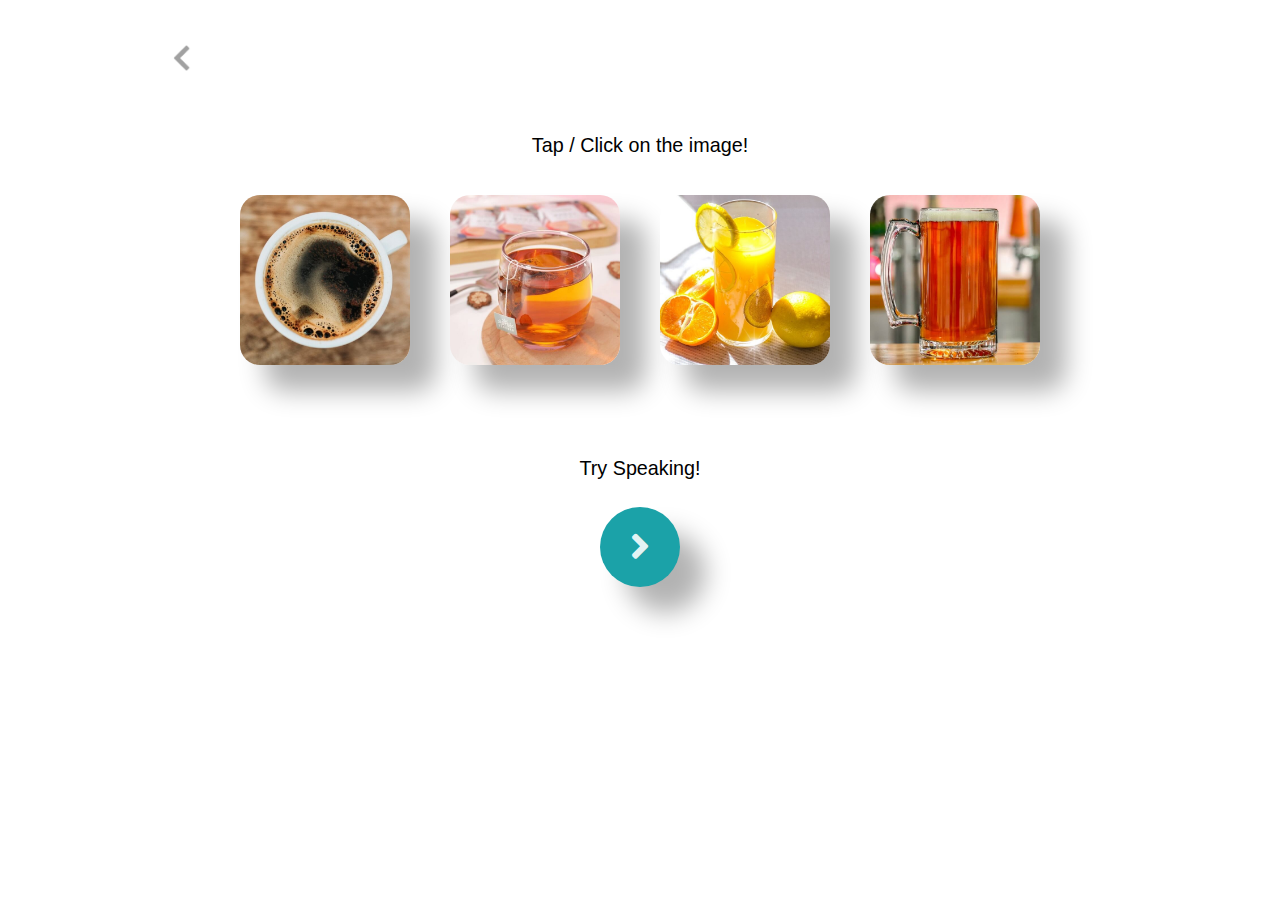
==== commit eafb4ad6: "録音ページの静的コーデイングの完了" ====
--- a/pages/lesson.html
+++ b/pages/lesson.html
@@ -118,9 +118,41 @@
                 </div>
             </div>
 
+            <div class="speak__answer">
+                <div class="speak__answer__wrapper">
+                    <div class="speak__answer__native">
+                        <p class="speak__answer__native-speaker">NativeSpeaker</p>
+                        <div class="speak__answer__native-icon">
+                            <img class="speak__answer__native-img" src="../pics/lang/US.jpg" alt="Nation flag">
+                        </div>
+                        <p class="speak__answer__native-text">Coffee</p>
+                    </div>
+                    <div class="speak__answer__user">
+                        <p class="speak__answer__user-speaker">You</p>
+                        <div class="speak__answer__user-icon">
+                            <img class="speak__answer__user-img" src="../pics/guest-icon.png" alt="User icon">
+                        </div>
+                        <div class="speak__answer__user-text">
+                            <img class="speak__answer__user-judge" src="../pics/correct.png" alt="judge icon" >
+                            <p class="speak__answer__user-ans-text">Coffee</p>
+                        </div>
+                    </div>
+
+                </div>
+                <div class="speak__answer__bottom">
+                    <div class="speak__answer__mute">
+                        <p>Mute</p>
+                    </div>
+                    <div class="speak__answer__next">
+                        <p>Next</p>
+                    </div>
+                </div>
+            </div>
+
         </div>
 
     </div>
     <script src="../scripts/libs/rec-button.js"></script>
+    <script src="../scripts/libs/lesson.js"></script>
 </body>
 </html>--- a/style/bind.css
+++ b/style/bind.css
@@ -293,21 +293,21 @@
   }
 }
 
-.btn-act, .title__trial > img, .title__login__btn, .main-select__back:hover, .main-select__langs .lang:hover, .top__select__area, .lesson__back-arrow, .lesson__rec__btn, .speak__back-arrow, .speak__rec__btn, .speak__stop__btn {
+.btn-act, .title__trial > img, .title__login__btn, .main-select__back:hover, .main-select__langs .lang:hover, .top__select__area, .lesson__back-arrow, .lesson__rec__btn, .speak__back-arrow, .speak__rec__btn, .speak__stop__btn, .speak__answer__btn {
   transition: transform all 0.1s ease;
 }
 
-.btn-act:hover, .title__trial > img:hover, .title__login__btn:hover, .main-select__back:hover, .main-select__langs .lang:hover, .top__select__area:hover, .lesson__back-arrow:hover, .lesson__rec__btn:hover, .speak__back-arrow:hover, .speak__rec__btn:hover, .speak__stop__btn:hover {
+.btn-act:hover, .title__trial > img:hover, .title__login__btn:hover, .main-select__back:hover, .main-select__langs .lang:hover, .top__select__area:hover, .lesson__back-arrow:hover, .lesson__rec__btn:hover, .speak__back-arrow:hover, .speak__rec__btn:hover, .speak__stop__btn:hover, .speak__answer__btn:hover {
   transform: scale(1.2);
   cursor: pointer;
 }
 
-.btn-act:active, .title__trial > img:active, .title__login__btn:active, .main-select__back:active:hover, .main-select__langs .lang:active:hover, .top__select__area:active, .lesson__back-arrow:active, .lesson__rec__btn:active, .speak__back-arrow:active, .speak__rec__btn:active, .speak__stop__btn:active {
+.btn-act:active, .title__trial > img:active, .title__login__btn:active, .main-select__back:active:hover, .main-select__langs .lang:active:hover, .top__select__area:active, .lesson__back-arrow:active, .lesson__rec__btn:active, .speak__back-arrow:active, .speak__rec__btn:active, .speak__stop__btn:active, .speak__answer__btn:active {
   transform: translateY(0.5vh);
 }
 
 .btn-hover, .search__btn, .contents__btn, .contents__prev-next form, .appear .bottom-menu__item, .bottom-menuPC__item {
-  transition: transform all 0.2s ease;
+  transition: all 0.1s ease;
 }
 
 .btn-hover:hover, .search__btn:hover, .contents__btn:hover, .contents__prev-next form:hover, .appear .bottom-menu__item:hover, .bottom-menuPC__item:hover {
@@ -317,6 +317,32 @@
 
 .btn-hover:active, .search__btn:active, .contents__btn:active, .contents__prev-next form:active, .appear .bottom-menu__item:active, .bottom-menuPC__item:active {
   background-color: #1ba2a8;
+}
+
+.listen-btn-act:hover, .speak__stop__listen:hover, .speak__answer__listen:hover {
+  background-color: #1ba2a8;
+  color: rgba(255, 255, 255, 0.9);
+  cursor: pointer;
+}
+
+.listen-btn-act:active, .speak__stop__listen:active, .speak__answer__listen:active {
+  background-color: #1ba2a8;
+}
+
+.mute-btn-act:hover, .speak__stop__mute:hover, .speak__answer__mute:hover {
+  background-color: #1ba2a8;
+  color: rgba(255, 255, 255, 0.9);
+  cursor: pointer;
+}
+
+.mute-btn-act:active, .speak__stop__mute:active, .speak__answer__mute:active {
+  background-color: rgba(128, 128, 128, 0.9);
+  border-color: rgba(128, 128, 128, 0.9);
+}
+
+.Check-btn-act:hover, .speak__stop__check:hover, .speak__stop__next:hover, .speak__answer__check:hover, .speak__answer__next:hover {
+  color: rgba(255, 255, 255, 0.9);
+  cursor: pointer;
 }
 
 body {
@@ -1097,21 +1123,21 @@
   }
 }
 
-.btn-act, .title__trial > img, .title__login__btn, .main-select__back:hover, .main-select__langs .lang:hover, .top__select__area, .lesson__back-arrow, .lesson__rec__btn, .speak__back-arrow, .speak__rec__btn, .speak__stop__btn {
+.btn-act, .title__trial > img, .title__login__btn, .main-select__back:hover, .main-select__langs .lang:hover, .top__select__area, .lesson__back-arrow, .lesson__rec__btn, .speak__back-arrow, .speak__rec__btn, .speak__stop__btn, .speak__answer__btn {
   transition: transform all 0.1s ease;
 }
 
-.btn-act:hover, .title__trial > img:hover, .title__login__btn:hover, .main-select__back:hover, .main-select__langs .lang:hover, .top__select__area:hover, .lesson__back-arrow:hover, .lesson__rec__btn:hover, .speak__back-arrow:hover, .speak__rec__btn:hover, .speak__stop__btn:hover {
+.btn-act:hover, .title__trial > img:hover, .title__login__btn:hover, .main-select__back:hover, .main-select__langs .lang:hover, .top__select__area:hover, .lesson__back-arrow:hover, .lesson__rec__btn:hover, .speak__back-arrow:hover, .speak__rec__btn:hover, .speak__stop__btn:hover, .speak__answer__btn:hover {
   transform: scale(1.2);
   cursor: pointer;
 }
 
-.btn-act:active, .title__trial > img:active, .title__login__btn:active, .main-select__back:active:hover, .main-select__langs .lang:active:hover, .top__select__area:active, .lesson__back-arrow:active, .lesson__rec__btn:active, .speak__back-arrow:active, .speak__rec__btn:active, .speak__stop__btn:active {
+.btn-act:active, .title__trial > img:active, .title__login__btn:active, .main-select__back:active:hover, .main-select__langs .lang:active:hover, .top__select__area:active, .lesson__back-arrow:active, .lesson__rec__btn:active, .speak__back-arrow:active, .speak__rec__btn:active, .speak__stop__btn:active, .speak__answer__btn:active {
   transform: translateY(0.5vh);
 }
 
 .btn-hover, .search__btn, .contents__btn, .contents__prev-next form, .appear .bottom-menu__item, .bottom-menuPC__item {
-  transition: transform all 0.2s ease;
+  transition: all 0.1s ease;
 }
 
 .btn-hover:hover, .search__btn:hover, .contents__btn:hover, .contents__prev-next form:hover, .appear .bottom-menu__item:hover, .bottom-menuPC__item:hover {
@@ -1121,6 +1147,32 @@
 
 .btn-hover:active, .search__btn:active, .contents__btn:active, .contents__prev-next form:active, .appear .bottom-menu__item:active, .bottom-menuPC__item:active {
   background-color: #1ba2a8;
+}
+
+.listen-btn-act:hover, .speak__stop__listen:hover, .speak__answer__listen:hover {
+  background-color: #1ba2a8;
+  color: rgba(255, 255, 255, 0.9);
+  cursor: pointer;
+}
+
+.listen-btn-act:active, .speak__stop__listen:active, .speak__answer__listen:active {
+  background-color: #1ba2a8;
+}
+
+.mute-btn-act:hover, .speak__stop__mute:hover, .speak__answer__mute:hover {
+  background-color: #1ba2a8;
+  color: rgba(255, 255, 255, 0.9);
+  cursor: pointer;
+}
+
+.mute-btn-act:active, .speak__stop__mute:active, .speak__answer__mute:active {
+  background-color: rgba(128, 128, 128, 0.9);
+  border-color: rgba(128, 128, 128, 0.9);
+}
+
+.Check-btn-act:hover, .speak__stop__check:hover, .speak__stop__next:hover, .speak__answer__check:hover, .speak__answer__next:hover {
+  color: rgba(255, 255, 255, 0.9);
+  cursor: pointer;
 }
 
 .lesson {
@@ -1160,6 +1212,7 @@
   width: 37vw;
   height: 37vw;
   border-radius: 20px;
+  box-shadow: 2vw 2vw 2vw rgba(0, 0, 0, 0.3);
   margin: 3vw;
   overflow: hidden;
 }
@@ -1224,6 +1277,7 @@
   width: 15vw;
   height: 15vw;
   border-radius: 200px;
+  box-shadow: 2vw 2vw 2vw rgba(0, 0, 0, 0.3);
   background-color: #1ba2a8;
   margin: 0 auto;
 }
@@ -1235,6 +1289,7 @@
 }
 
 .speak {
+  display: none;
   max-width: 1024px;
   height: 100vh;
   margin: 0 auto;
@@ -1262,6 +1317,7 @@
   height: 30vh;
   margin: 0 auto;
   border-radius: 15px;
+  box-shadow: 2vw 2vw 2vw rgba(0, 0, 0, 0.3);
   overflow: hidden;
   margin-bottom: 7vh;
 }
@@ -1274,27 +1330,38 @@
   object-fit: cover;
 }
 
-.speak__rec, .speak__stop {
+.speak__rec, .speak__stop, .speak__answer {
   display: none;
 }
 
-.speak__rec.inview, .speak__stop.inview {
+.speak__rec.inview, .speak__stop.inview, .speak__answer.inview {
   display: block;
 }
 
-.speak__rec__wrapper, .speak__stop__wrapper {
-  width: 50vw;
+.speak__rec.listening .speak__stop__btn, .speak__stop.listening .speak__stop__btn, .speak__answer.listening .speak__stop__btn {
+  background-color: #1ba2a8;
+}
+
+.speak__rec.listening .speak__stop__btn-mic, .speak__stop.listening .speak__stop__btn-mic, .speak__answer.listening .speak__stop__btn-mic {
+  color: rgba(255, 255, 255, 0.9);
+}
+
+.speak__rec__wrapper, .speak__stop__wrapper, .speak__answer__wrapper {
+  width: 100%;
   margin: 0 auto;
   text-align: center;
-}
-
-.speak__rec__txt, .speak__stop__txt {
+  display: flex;
+  justify-content: center;
+  flex-direction: column;
+}
+
+.speak__rec__txt, .speak__stop__txt, .speak__answer__txt {
   font-weight: 600;
   font-size: calc(0.875rem + ((1vw - 3.2px) * 1.7045));
   padding: 3vh 0;
 }
 
-.speak__rec__btn, .speak__stop__btn {
+.speak__rec__btn, .speak__stop__btn, .speak__answer__btn {
   width: 25vw;
   height: 25vw;
   box-shadow: 2vw 2vw 2vw rgba(0, 0, 0, 0.3);
@@ -1304,7 +1371,7 @@
   margin: 0 auto;
 }
 
-.speak__rec__btn-mic, .speak__stop__btn-mic {
+.speak__rec__btn-mic, .speak__stop__btn-mic, .speak__answer__btn-mic {
   color: #1ba2a8;
   font-size: 10vw;
   line-height: 25vw;
@@ -1358,24 +1425,116 @@
   line-height: 25vw;
 }
 
-.speak__stop__bottom {
+.speak__stop__bottom, .speak__answer__bottom {
   width: 90%;
-  margin: 4vh auto 0 auto;
+  margin: 2vh auto 0 auto;
   display: flex;
-}
-
-.speak__stop__listen {
+  font-size: calc(0.875rem + ((1vw - 3.2px) * 1.7045));
+}
+
+.speak__stop__listen, .speak__stop__check, .speak__stop__mute, .speak__stop__next, .speak__answer__listen, .speak__answer__check, .speak__answer__mute, .speak__answer__next {
   width: 33vw;
-  padding: 20px;
+  max-width: 250px;
+  padding: 15px;
   margin: 0 auto;
   text-align: center;
-}
-
-.speak__stop__check {
-  width: 33vw;
-  padding: 20px;
-  margin: 0 auto;
-  text-align: center;
+  border: 1px solid #1ba2a8;
+  box-shadow: 2vw 2vw 2vw rgba(0, 0, 0, 0.3);
+  border-radius: 50px;
+  font-weight: 700;
+}
+
+.speak__stop__listen, .speak__stop__mute, .speak__answer__listen, .speak__answer__mute {
+  background-color: #e0f8fc;
+  color: #1ba2a8;
+}
+
+.speak__stop__check, .speak__stop__next, .speak__answer__check, .speak__answer__next {
+  background-color: #1ba2a8;
+  color: #0b4346;
+}
+
+.speak__answer__wrapper {
+  flex-direction: row;
+}
+
+.speak__answer.mute .speak__answer__mute {
+  background-color: rgba(128, 128, 128, 0.9);
+  border-color: rgba(128, 128, 128, 0.9);
+  color: rgba(255, 255, 255, 0.9);
+}
+
+.speak__answer__native, .speak__answer__user {
+  font-size: calc(0.875rem + ((1vw - 3.2px) * 1.7045));
+  font-weight: 600;
+  padding: 2vh 3vw;
+  width: 40vw;
+}
+
+.speak__answer__native-icon, .speak__answer__user-icon {
+  width: 20vw;
+  height: 20vw;
+  box-shadow: 2vw 2vw 2vw rgba(0, 0, 0, 0.3);
+  border-radius: 50%;
+  border: 1px solid rgba(128, 128, 128, 0.9);
+  margin: 2vh auto;
+  position: relative;
+  overflow: hidden;
+}
+
+.speak__answer__native-img, .speak__answer__user-img {
+  position: absolute;
+  left: 0;
+  height: 100%;
+  width: 100%;
+  object-fit: cover;
+}
+
+.speak__answer__native-text, .speak__answer__user-text {
+  font-size: calc(1.125rem + ((1vw - 2.8px) * 1.75));
+  font-weight: 700;
+}
+
+.speak__answer__native {
+  color: rgba(233, 45, 44, 0.9);
+}
+
+.speak__answer__user {
+  color: rgba(99, 99, 99, 0.9);
+}
+
+.speak__answer__user-text {
+  position: relative;
+  width: 100%;
+  height: calc(1.125rem + ((1vw - 2.8px) * 1.75));
+}
+
+.speak__answer__user-judge {
+  position: absolute;
+  z-index: 10;
+  width: 30%;
+  top: 50%;
+  left: 50%;
+  transform: translateY(-50%) translateX(-50%);
+  margin: 0 auto;
+  opacity: 0.5;
+}
+
+.speak__answer__user-ans-text {
+  position: absolute;
+  z-index: 20;
+  top: 0;
+  left: 0;
+  right: 0;
+  bottom: 0;
+}
+
+#global-container.open-rec-page .lesson {
+  display: none;
+}
+
+#global-container.open-rec-page .speak {
+  display: block;
 }
 
 @media (min-width: 670px) {
@@ -1464,20 +1623,33 @@
   .speak__img {
     width: 70%;
   }
-  .speak__rec__txt, .speak__now-recording__txt {
+  .speak__rec__txt, .speak__now-recording__txt, .speak__stop__txt, .speak__answer__txt {
     font-size: calc(1.125rem + ((1vw - 2.8px) * 1.75));
   }
-  .speak__rec__btn, .speak__now-recording__btn {
+  .speak__rec__btn, .speak__now-recording__btn, .speak__stop__btn, .speak__answer__btn {
     width: 16vw;
     height: 16vw;
   }
-  .speak__rec__btn-circle, .speak__now-recording__btn-circle {
+  .speak__rec__btn-circle, .speak__now-recording__btn-circle, .speak__stop__btn-circle, .speak__answer__btn-circle {
     width: 16vw;
     height: 16vw;
   }
-  .speak__rec__btn-mic, .speak__now-recording__btn-mic {
+  .speak__rec__btn-mic, .speak__now-recording__btn-mic, .speak__stop__btn-mic, .speak__answer__btn-mic {
     font-size: 7vw;
     line-height: 16vw;
+  }
+  .speak__rec__bottom, .speak__now-recording__bottom, .speak__stop__bottom, .speak__answer__bottom {
+    width: 80%;
+  }
+  .speak__rec__listen, .speak__rec__check, .speak__rec__mute, .speak__rec__next, .speak__now-recording__listen, .speak__now-recording__check, .speak__now-recording__mute, .speak__now-recording__next, .speak__stop__listen, .speak__stop__check, .speak__stop__mute, .speak__stop__next, .speak__answer__listen, .speak__answer__check, .speak__answer__mute, .speak__answer__next {
+    padding: 20px;
+  }
+  .speak__rec__native, .speak__rec__user, .speak__now-recording__native, .speak__now-recording__user, .speak__stop__native, .speak__stop__user, .speak__answer__native, .speak__answer__user {
+    width: 30vw;
+  }
+  .speak__rec__native-icon, .speak__rec__user-icon, .speak__now-recording__native-icon, .speak__now-recording__user-icon, .speak__stop__native-icon, .speak__stop__user-icon, .speak__answer__native-icon, .speak__answer__user-icon {
+    width: 15vw;
+    height: 15vw;
   }
 }
 
@@ -1607,17 +1779,24 @@
     height: 40vh;
     margin-bottom: 3vh;
   }
-  .speak__rec__btn, .speak__now-recording__btn {
+  .speak__rec__btn, .speak__now-recording__btn, .speak__stop__btn, .speak__answer__btn {
     width: 120px;
     height: 120px;
   }
-  .speak__rec__btn-circle, .speak__now-recording__btn-circle {
+  .speak__rec__btn-circle, .speak__now-recording__btn-circle, .speak__stop__btn-circle, .speak__answer__btn-circle {
     width: 120px;
     height: 120px;
   }
-  .speak__rec__btn-mic, .speak__now-recording__btn-mic {
+  .speak__rec__btn-mic, .speak__now-recording__btn-mic, .speak__stop__btn-mic, .speak__answer__btn-mic {
     font-size: 50px;
     line-height: 120px;
   }
+  .speak__rec__native, .speak__rec__user, .speak__now-recording__native, .speak__now-recording__user, .speak__stop__native, .speak__stop__user, .speak__answer__native, .speak__answer__user {
+    width: 400px;
+  }
+  .speak__rec__native-icon, .speak__rec__user-icon, .speak__now-recording__native-icon, .speak__now-recording__user-icon, .speak__stop__native-icon, .speak__stop__user-icon, .speak__answer__native-icon, .speak__answer__user-icon {
+    width: 100px;
+    height: 100px;
+  }
 }
 /*# sourceMappingURL=bind.css.map */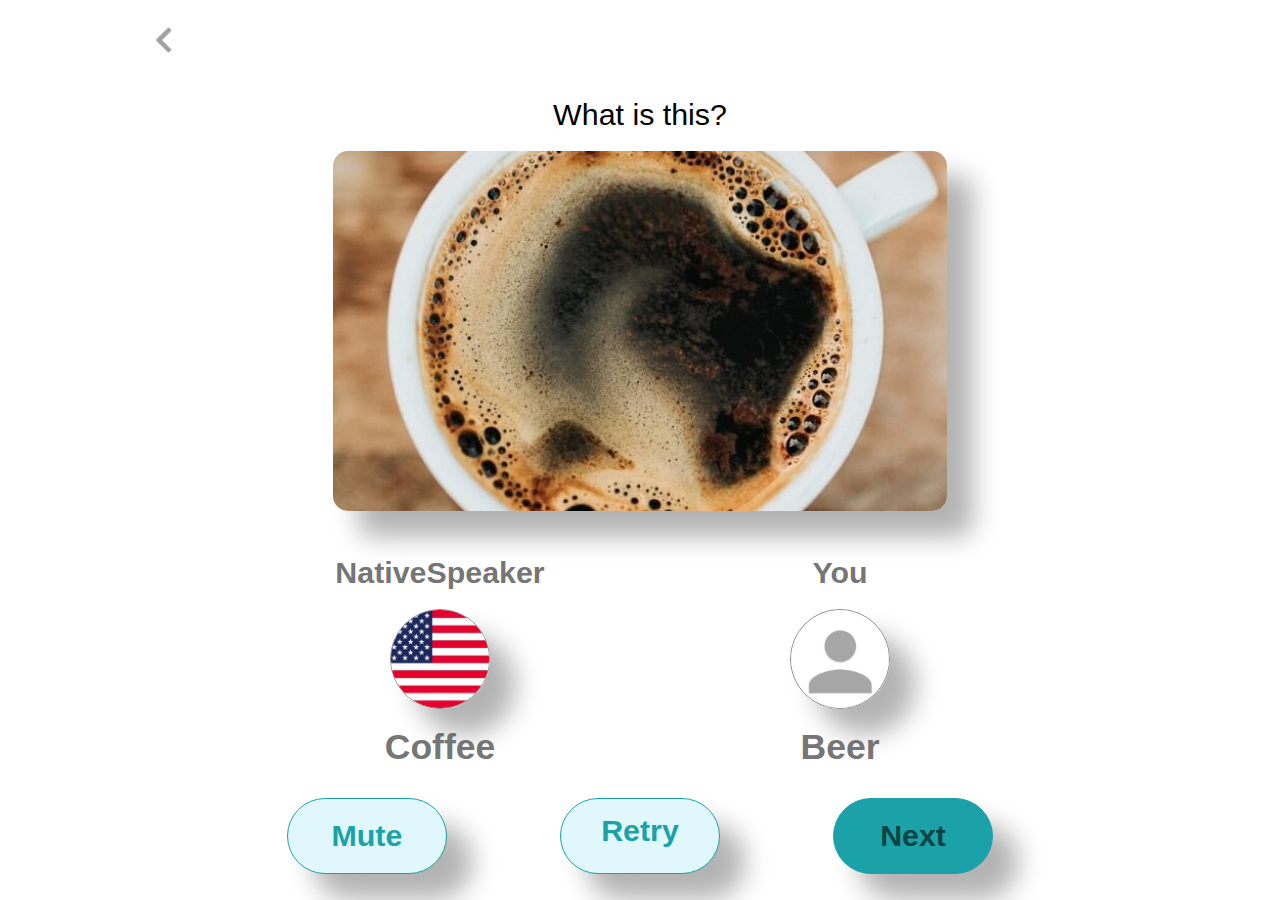
==== commit 06c6ea23: "Retryボタンを追加" ====
--- a/pages/lesson.html
+++ b/pages/lesson.html
@@ -10,7 +10,7 @@
     <link rel="stylesheet" href="../style/bind.css">
 </head>
 <body>
-    <div id="global-container">
+    <div id="global-container" class="open-rec-page">
         <div class="lesson">
             <div class="lesson__back">
                 <div class="lesson__back-arrow">
@@ -82,7 +82,7 @@
                 <img src="../pics/topic/drink/coffee.jpg" alt="coffee">
             </div>
 
-            <div class="speak__rec inview">
+            <div class="speak__rec">
                 <div class="speak__rec__wrapper">
                     <p class="speak__rec__txt">Push and Say it!</p>
                     <div class="speak__rec__btn">
@@ -118,7 +118,7 @@
                 </div>
             </div>
 
-            <div class="speak__answer">
+            <div class="speak__answer inview">
                 <div class="speak__answer__wrapper">
                     <div class="speak__answer__native">
                         <p class="speak__answer__native-speaker">NativeSpeaker</p>
@@ -133,8 +133,9 @@
                             <img class="speak__answer__user-img" src="../pics/guest-icon.png" alt="User icon">
                         </div>
                         <div class="speak__answer__user-text">
-                            <img class="speak__answer__user-judge" src="../pics/correct.png" alt="judge icon" >
-                            <p class="speak__answer__user-ans-text">Coffee</p>
+                            <img class="speak__answer__user-judgeOK" src="../pics/correct.png" alt="judge icon" >
+                            <img class="speak__answer__user-judgeNG" src="../pics/incorrect.png" alt="judge icon" >
+                            <p class="speak__answer__user-ans-text">Beer</p>
                         </div>
                     </div>
 
@@ -142,6 +143,9 @@
                 <div class="speak__answer__bottom">
                     <div class="speak__answer__mute">
                         <p>Mute</p>
+                    </div>
+                    <div class="speak__answer__retry">
+                        <p>Retry</p>
                     </div>
                     <div class="speak__answer__next">
                         <p>Next</p>
--- a/style/bind.css
+++ b/style/bind.css
@@ -40,6 +40,34 @@
 }
 
 .language-select .main-select {
+  position: relative;
+}
+
+.lesson,
+.speak {
+  transition: transform 0.3s;
+}
+
+.lesson {
+  z-index: 40;
+}
+
+.speak {
+  position: fixed;
+  z-index: 30;
+  top: 0;
+  left: 0;
+  right: 0;
+  bottom: 0;
+}
+
+.open-rec-page .lesson {
+  position: fixed;
+  z-index: 20;
+  transform: translateX(-100vw);
+}
+
+.open-rec-page .speak {
   position: relative;
 }
 
@@ -248,7 +276,7 @@
   animation-duration: 1.2s;
   animation-timing-function: ease-in-out;
   animation-delay: 0s;
-  animation-iteration-count: infinite;
+  animation-iteration-count: 4;
   animation-direction: normal;
   animation-fill-mode: forwards;
 }
@@ -293,16 +321,16 @@
   }
 }
 
-.btn-act, .title__trial > img, .title__login__btn, .main-select__back:hover, .main-select__langs .lang:hover, .top__select__area, .lesson__back-arrow, .lesson__rec__btn, .speak__back-arrow, .speak__rec__btn, .speak__stop__btn, .speak__answer__btn {
+.btn-act, .title__trial > img, .title__login__btn, .main-select__langs .lang:hover, .top__select__area, .lesson__back-arrow, .lesson__rec__btn, .speak__back-arrow, .speak__rec__btn, .speak__stop__btn, .speak__answer__btn {
   transition: transform all 0.1s ease;
 }
 
-.btn-act:hover, .title__trial > img:hover, .title__login__btn:hover, .main-select__back:hover, .main-select__langs .lang:hover, .top__select__area:hover, .lesson__back-arrow:hover, .lesson__rec__btn:hover, .speak__back-arrow:hover, .speak__rec__btn:hover, .speak__stop__btn:hover, .speak__answer__btn:hover {
+.btn-act:hover, .title__trial > img:hover, .title__login__btn:hover, .main-select__langs .lang:hover, .top__select__area:hover, .lesson__back-arrow:hover, .lesson__rec__btn:hover, .speak__back-arrow:hover, .speak__rec__btn:hover, .speak__stop__btn:hover, .speak__answer__btn:hover {
   transform: scale(1.2);
   cursor: pointer;
 }
 
-.btn-act:active, .title__trial > img:active, .title__login__btn:active, .main-select__back:active:hover, .main-select__langs .lang:active:hover, .top__select__area:active, .lesson__back-arrow:active, .lesson__rec__btn:active, .speak__back-arrow:active, .speak__rec__btn:active, .speak__stop__btn:active, .speak__answer__btn:active {
+.btn-act:active, .title__trial > img:active, .title__login__btn:active, .main-select__langs .lang:active:hover, .top__select__area:active, .lesson__back-arrow:active, .lesson__rec__btn:active, .speak__back-arrow:active, .speak__rec__btn:active, .speak__stop__btn:active, .speak__answer__btn:active {
   transform: translateY(0.5vh);
 }
 
@@ -329,13 +357,13 @@
   background-color: #1ba2a8;
 }
 
-.mute-btn-act:hover, .speak__stop__mute:hover, .speak__answer__mute:hover {
+.mute-btn-act:hover, .speak__stop__mute:hover, .speak__stop__retry:hover, .speak__answer__mute:hover, .speak__answer__retry:hover {
   background-color: #1ba2a8;
   color: rgba(255, 255, 255, 0.9);
   cursor: pointer;
 }
 
-.mute-btn-act:active, .speak__stop__mute:active, .speak__answer__mute:active {
+.mute-btn-act:active, .speak__stop__mute:active, .speak__stop__retry:active, .speak__answer__mute:active, .speak__answer__retry:active {
   background-color: rgba(128, 128, 128, 0.9);
   border-color: rgba(128, 128, 128, 0.9);
 }
@@ -437,7 +465,8 @@
 }
 
 .main-select__back:hover > img {
-  transform: scale(1.5);
+  transform: scale(1.8);
+  cursor: pointer;
 }
 
 .main-select__back > img {
@@ -873,6 +902,34 @@
   position: relative;
 }
 
+.lesson,
+.speak {
+  transition: transform 0.3s;
+}
+
+.lesson {
+  z-index: 40;
+}
+
+.speak {
+  position: fixed;
+  z-index: 30;
+  top: 0;
+  left: 0;
+  right: 0;
+  bottom: 0;
+}
+
+.open-rec-page .lesson {
+  position: fixed;
+  z-index: 20;
+  transform: translateX(-100vw);
+}
+
+.open-rec-page .speak {
+  position: relative;
+}
+
 .general-fadeIn .observe-obj1.inview, body .observe-obj1.inview {
   animation-name: general-moveUp;
   animation-duration: 0.8s;
@@ -1078,7 +1135,7 @@
   animation-duration: 1.2s;
   animation-timing-function: ease-in-out;
   animation-delay: 0s;
-  animation-iteration-count: infinite;
+  animation-iteration-count: 4;
   animation-direction: normal;
   animation-fill-mode: forwards;
 }
@@ -1123,16 +1180,16 @@
   }
 }
 
-.btn-act, .title__trial > img, .title__login__btn, .main-select__back:hover, .main-select__langs .lang:hover, .top__select__area, .lesson__back-arrow, .lesson__rec__btn, .speak__back-arrow, .speak__rec__btn, .speak__stop__btn, .speak__answer__btn {
+.btn-act, .title__trial > img, .title__login__btn, .main-select__langs .lang:hover, .top__select__area, .lesson__back-arrow, .lesson__rec__btn, .speak__back-arrow, .speak__rec__btn, .speak__stop__btn, .speak__answer__btn {
   transition: transform all 0.1s ease;
 }
 
-.btn-act:hover, .title__trial > img:hover, .title__login__btn:hover, .main-select__back:hover, .main-select__langs .lang:hover, .top__select__area:hover, .lesson__back-arrow:hover, .lesson__rec__btn:hover, .speak__back-arrow:hover, .speak__rec__btn:hover, .speak__stop__btn:hover, .speak__answer__btn:hover {
+.btn-act:hover, .title__trial > img:hover, .title__login__btn:hover, .main-select__langs .lang:hover, .top__select__area:hover, .lesson__back-arrow:hover, .lesson__rec__btn:hover, .speak__back-arrow:hover, .speak__rec__btn:hover, .speak__stop__btn:hover, .speak__answer__btn:hover {
   transform: scale(1.2);
   cursor: pointer;
 }
 
-.btn-act:active, .title__trial > img:active, .title__login__btn:active, .main-select__back:active:hover, .main-select__langs .lang:active:hover, .top__select__area:active, .lesson__back-arrow:active, .lesson__rec__btn:active, .speak__back-arrow:active, .speak__rec__btn:active, .speak__stop__btn:active, .speak__answer__btn:active {
+.btn-act:active, .title__trial > img:active, .title__login__btn:active, .main-select__langs .lang:active:hover, .top__select__area:active, .lesson__back-arrow:active, .lesson__rec__btn:active, .speak__back-arrow:active, .speak__rec__btn:active, .speak__stop__btn:active, .speak__answer__btn:active {
   transform: translateY(0.5vh);
 }
 
@@ -1159,13 +1216,13 @@
   background-color: #1ba2a8;
 }
 
-.mute-btn-act:hover, .speak__stop__mute:hover, .speak__answer__mute:hover {
+.mute-btn-act:hover, .speak__stop__mute:hover, .speak__stop__retry:hover, .speak__answer__mute:hover, .speak__answer__retry:hover {
   background-color: #1ba2a8;
   color: rgba(255, 255, 255, 0.9);
   cursor: pointer;
 }
 
-.mute-btn-act:active, .speak__stop__mute:active, .speak__answer__mute:active {
+.mute-btn-act:active, .speak__stop__mute:active, .speak__stop__retry:active, .speak__answer__mute:active, .speak__answer__retry:active {
   background-color: rgba(128, 128, 128, 0.9);
   border-color: rgba(128, 128, 128, 0.9);
 }
@@ -1176,9 +1233,11 @@
 }
 
 .lesson {
+  position: relative;
   max-width: 1024px;
   height: 100vh;
   margin: 0 auto;
+  background-color: white;
 }
 
 .lesson__back-arrow {
@@ -1289,10 +1348,10 @@
 }
 
 .speak {
-  display: none;
   max-width: 1024px;
   height: 100vh;
   margin: 0 auto;
+  background-color: white;
 }
 
 .speak__back-arrow {
@@ -1432,19 +1491,29 @@
   font-size: calc(0.875rem + ((1vw - 3.2px) * 1.7045));
 }
 
-.speak__stop__listen, .speak__stop__check, .speak__stop__mute, .speak__stop__next, .speak__answer__listen, .speak__answer__check, .speak__answer__mute, .speak__answer__next {
-  width: 33vw;
-  max-width: 250px;
+.speak__stop__listen, .speak__stop__check, .speak__stop__mute, .speak__stop__retry, .speak__stop__next, .speak__answer__listen, .speak__answer__check, .speak__answer__mute, .speak__answer__retry, .speak__answer__next {
   padding: 15px;
+  line-height: normal;
   margin: 0 auto;
   text-align: center;
   border: 1px solid #1ba2a8;
   box-shadow: 2vw 2vw 2vw rgba(0, 0, 0, 0.3);
+  font-weight: 700;
+}
+
+.speak__stop__listen, .speak__stop__check, .speak__answer__listen, .speak__answer__check {
+  width: 33vw;
+  max-width: 250px;
   border-radius: 50px;
-  font-weight: 700;
-}
-
-.speak__stop__listen, .speak__stop__mute, .speak__answer__listen, .speak__answer__mute {
+}
+
+.speak__stop__mute, .speak__stop__retry, .speak__stop__next, .speak__answer__mute, .speak__answer__retry, .speak__answer__next {
+  width: 25vw;
+  max-width: 160px;
+  border-radius: 80px;
+}
+
+.speak__stop__listen, .speak__stop__mute, .speak__stop__retry, .speak__answer__listen, .speak__answer__mute, .speak__answer__retry {
   background-color: #e0f8fc;
   color: #1ba2a8;
 }
@@ -1467,8 +1536,25 @@
 .speak__answer__native, .speak__answer__user {
   font-size: calc(0.875rem + ((1vw - 3.2px) * 1.7045));
   font-weight: 600;
+  color: rgba(99, 99, 99, 0.9);
   padding: 2vh 3vw;
   width: 40vw;
+}
+
+.speak__answer__native.correct-answer-sound, .speak__answer__user.correct-answer-sound {
+  color: rgba(233, 45, 44, 0.9);
+}
+
+.speak__answer__native.correct-answer-sound .speak__answer__user-judgeOK, .speak__answer__user.correct-answer-sound .speak__answer__user-judgeOK {
+  display: block;
+}
+
+.speak__answer__native.incorrect-answer-sound, .speak__answer__user.incorrect-answer-sound {
+  color: rgba(44, 104, 233, 0.9);
+}
+
+.speak__answer__native.incorrect-answer-sound .speak__answer__user-judgeNG, .speak__answer__user.incorrect-answer-sound .speak__answer__user-judgeNG {
+  display: block;
 }
 
 .speak__answer__native-icon, .speak__answer__user-icon {
@@ -1491,25 +1577,15 @@
 }
 
 .speak__answer__native-text, .speak__answer__user-text {
-  font-size: calc(1.125rem + ((1vw - 2.8px) * 1.75));
-  font-weight: 700;
-}
-
-.speak__answer__native {
-  color: rgba(233, 45, 44, 0.9);
-}
-
-.speak__answer__user {
-  color: rgba(99, 99, 99, 0.9);
-}
-
-.speak__answer__user-text {
   position: relative;
   width: 100%;
   height: calc(1.125rem + ((1vw - 2.8px) * 1.75));
-}
-
-.speak__answer__user-judge {
+  font-size: calc(1.125rem + ((1vw - 2.8px) * 1.75));
+  font-weight: 700;
+}
+
+.speak__answer__user-judgeOK, .speak__answer__user-judgeNG {
+  display: none;
   position: absolute;
   z-index: 10;
   width: 30%;
@@ -1529,14 +1605,6 @@
   bottom: 0;
 }
 
-#global-container.open-rec-page .lesson {
-  display: none;
-}
-
-#global-container.open-rec-page .speak {
-  display: block;
-}
-
 @media (min-width: 670px) {
   .title__logo {
     font-size: 57px;
